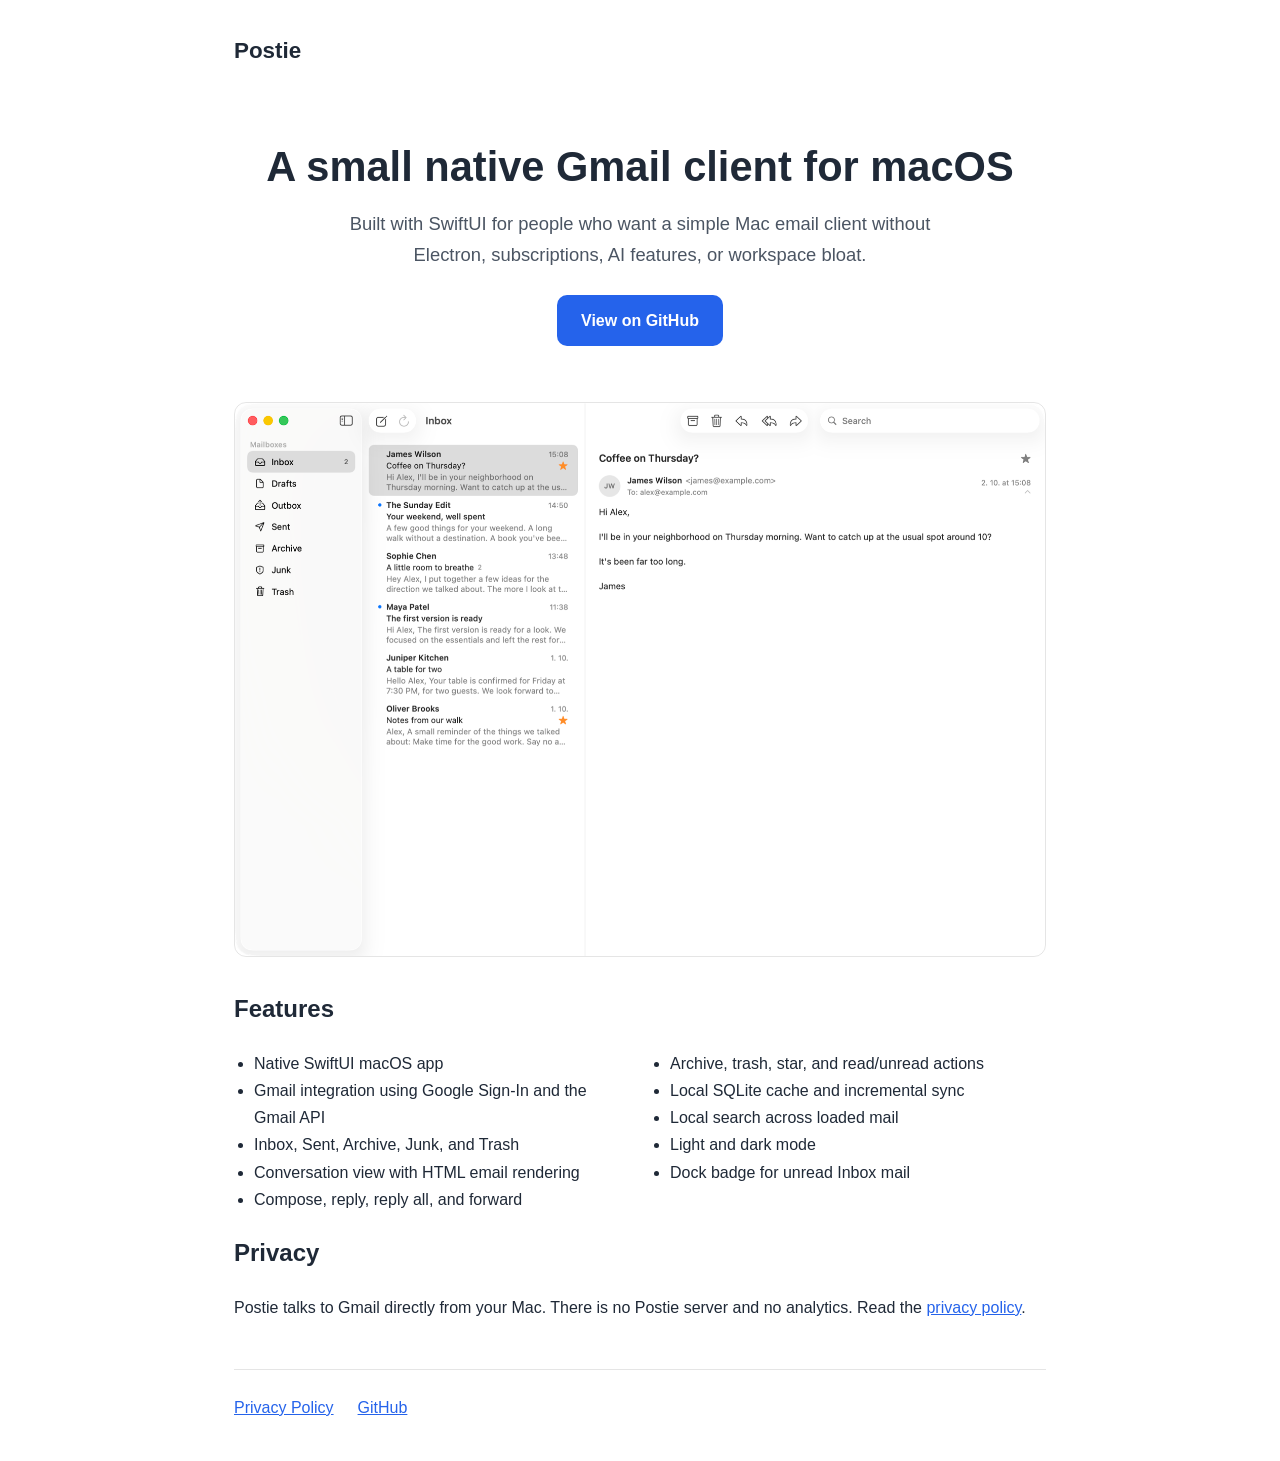
==== web/index.html @ cc6c1cde "Add minisite with privacy policy" ====
<!doctype html>
<html lang="en">

<head>
    <meta charset="UTF-8" />
    <meta name="viewport" content="width=device-width, initial-scale=1.0" />
    <title>Postie - A small native Gmail client for macOS</title>
    <meta name="description" content="Postie is a small native Gmail client for macOS built with SwiftUI. No Electron, no subscriptions, no AI features." />
    <link rel="canonical" href="https://postie.kulman.sk/" />
    <link rel="stylesheet" href="style.css" />
</head>

<body>
    <div class="container">
        <header>
            <a href="index.html" class="logo">Postie</a>
        </header>

        <section class="hero">
            <h1>A small native Gmail client for macOS</h1>
            <p>
                Built with SwiftUI for people who want a simple Mac email client without
                Electron, subscriptions, AI features, or workspace bloat.
            </p>
            <a class="button" href="https://github.com/igorkulman/Postie">View on GitHub</a>
        </section>

        <img class="screenshot" src="postie.png" alt="Postie showing a Gmail inbox and a conversation" />

        <h2>Features</h2>
        <ul class="features">
            <li>Native SwiftUI macOS app</li>
            <li>Gmail integration using Google Sign-In and the Gmail API</li>
            <li>Inbox, Sent, Archive, Junk, and Trash</li>
            <li>Conversation view with HTML email rendering</li>
            <li>Compose, reply, reply all, and forward</li>
            <li>Archive, trash, star, and read/unread actions</li>
            <li>Local SQLite cache and incremental sync</li>
            <li>Local search across loaded mail</li>
            <li>Light and dark mode</li>
            <li>Dock badge for unread Inbox mail</li>
        </ul>

        <h2>Privacy</h2>
        <p>
            Postie talks to Gmail directly from your Mac. There is no Postie server and no
            analytics. Read the <a href="privacy.html">privacy policy</a>.
        </p>

        <footer>
            <a href="privacy.html">Privacy Policy</a>
            <a href="https://github.com/igorkulman/Postie">GitHub</a>
        </footer>
    </div>
</body>

</html>
---- web/style.css ----
:root {
    --bg: #ffffff;
    --text: #1f2937;
    --muted: #4b5563;
    --accent: #2563eb;
    --border: rgba(0, 0, 0, 0.1);
}

@media (prefers-color-scheme: dark) {
    :root {
        --bg: #0f1115;
        --text: #f0f0f2;
        --muted: #9ca3af;
        --accent: #60a5fa;
        --border: rgba(255, 255, 255, 0.12);
    }
}

* {
    box-sizing: border-box;
}

body {
    margin: 0;
    font-family: -apple-system, BlinkMacSystemFont, "Segoe UI", Roboto, Helvetica, Arial, sans-serif;
    background: var(--bg);
    color: var(--text);
    line-height: 1.7;
}

.container {
    max-width: 860px;
    margin: 0 auto;
    padding: 0 24px;
}

header {
    padding: 32px 0;
}

.logo {
    font-size: 1.4rem;
    font-weight: 700;
    color: var(--text);
    text-decoration: none;
}

a {
    color: var(--accent);
}

.hero {
    text-align: center;
    padding: 40px 0 24px;
}

.hero h1 {
    font-size: 2.6rem;
    line-height: 1.2;
    margin: 0 0 16px;
}

.hero p {
    font-size: 1.15rem;
    color: var(--muted);
    max-width: 600px;
    margin: 0 auto 24px;
}

.button {
    display: inline-block;
    padding: 12px 24px;
    border-radius: 10px;
    background: var(--accent);
    color: #fff;
    font-weight: 600;
    text-decoration: none;
}

.screenshot {
    display: block;
    width: 100%;
    height: auto;
    margin: 32px 0;
    border-radius: 12px;
    border: 1px solid var(--border);
}

.features {
    padding-left: 20px;
    columns: 2;
    column-gap: 40px;
}

.legal-content {
    padding-bottom: 32px;
}

footer {
    border-top: 1px solid var(--border);
    margin-top: 48px;
    padding: 24px 0 40px;
    display: flex;
    gap: 24px;
    flex-wrap: wrap;
    color: var(--muted);
}

@media (max-width: 640px) {
    .hero h1 {
        font-size: 2rem;
    }

    .features {
        columns: 1;
    }
}
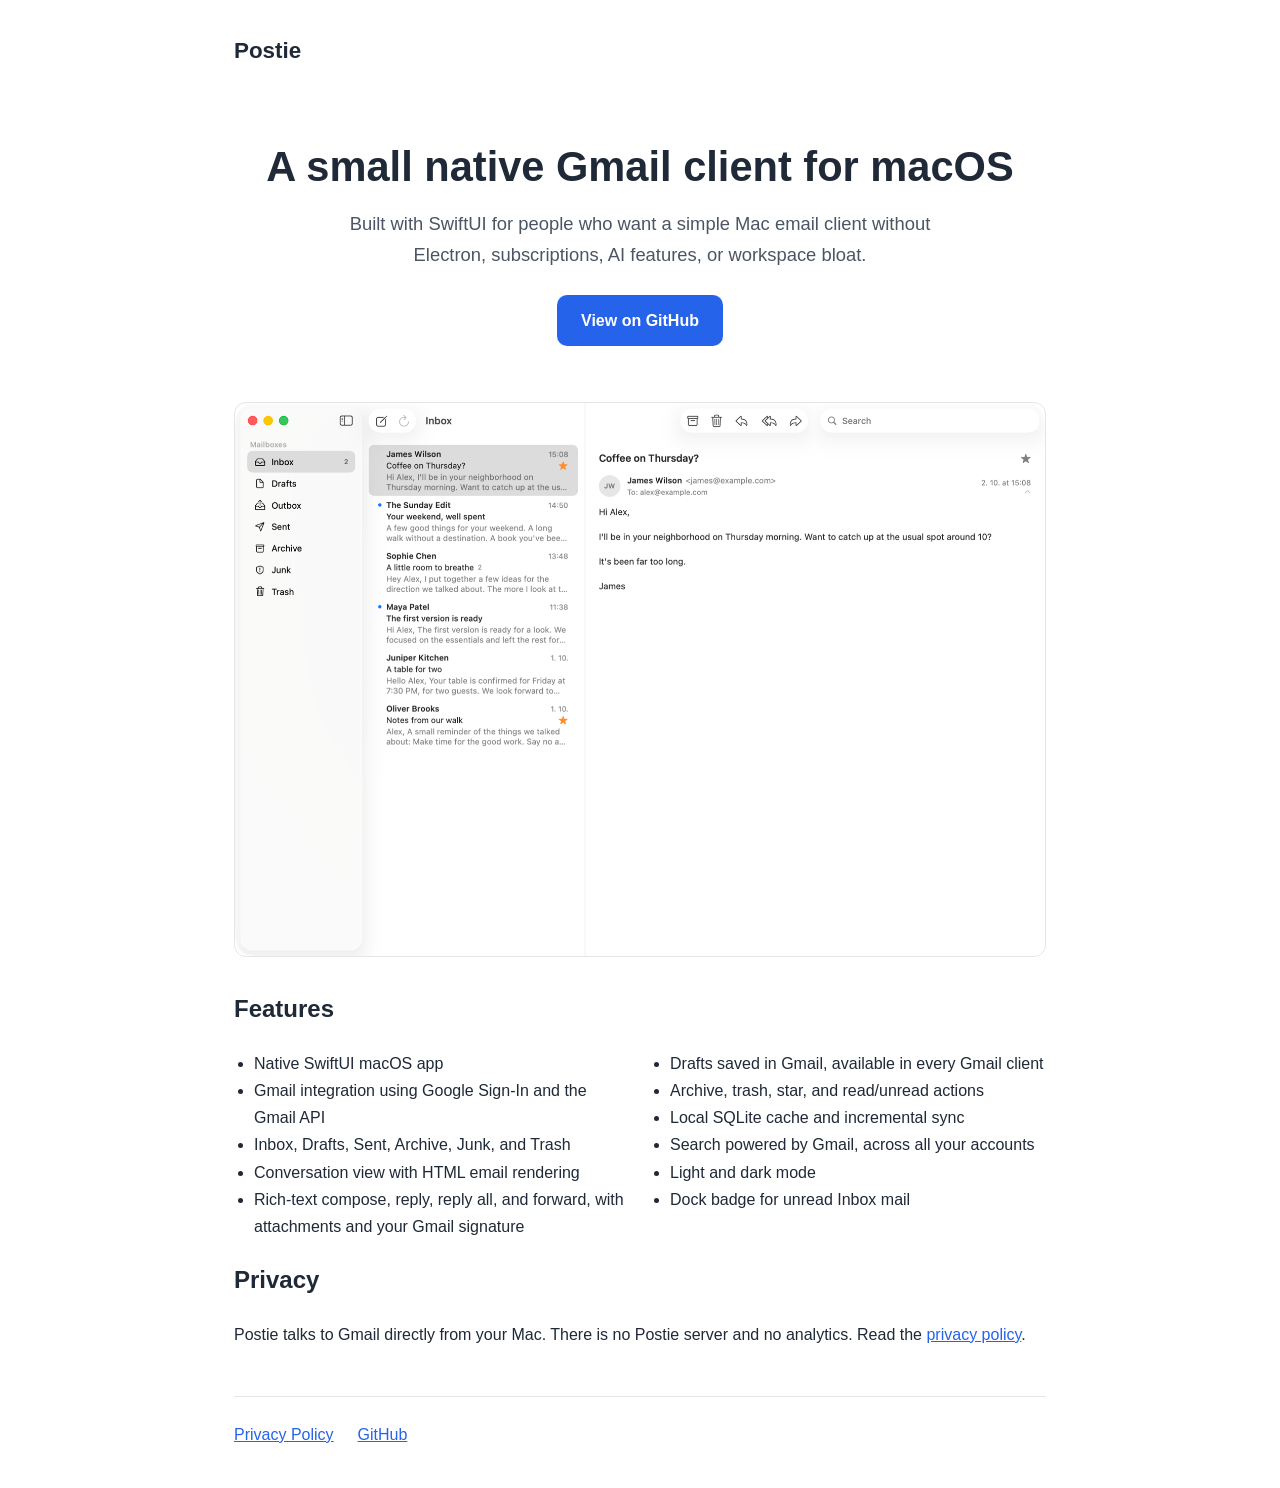
==== commit 4520034a: "Document drafts, rich-text composing and the new Gmail permissions use" ====
--- a/web/index.html
+++ b/web/index.html
@@ -31,12 +31,13 @@
         <ul class="features">
             <li>Native SwiftUI macOS app</li>
             <li>Gmail integration using Google Sign-In and the Gmail API</li>
-            <li>Inbox, Sent, Archive, Junk, and Trash</li>
+            <li>Inbox, Drafts, Sent, Archive, Junk, and Trash</li>
             <li>Conversation view with HTML email rendering</li>
-            <li>Compose, reply, reply all, and forward</li>
+            <li>Rich-text compose, reply, reply all, and forward, with attachments and your Gmail signature</li>
+            <li>Drafts saved in Gmail, available in every Gmail client</li>
             <li>Archive, trash, star, and read/unread actions</li>
             <li>Local SQLite cache and incremental sync</li>
-            <li>Local search across loaded mail</li>
+            <li>Search powered by Gmail, across all your accounts</li>
             <li>Light and dark mode</li>
             <li>Dock badge for unread Inbox mail</li>
         </ul>
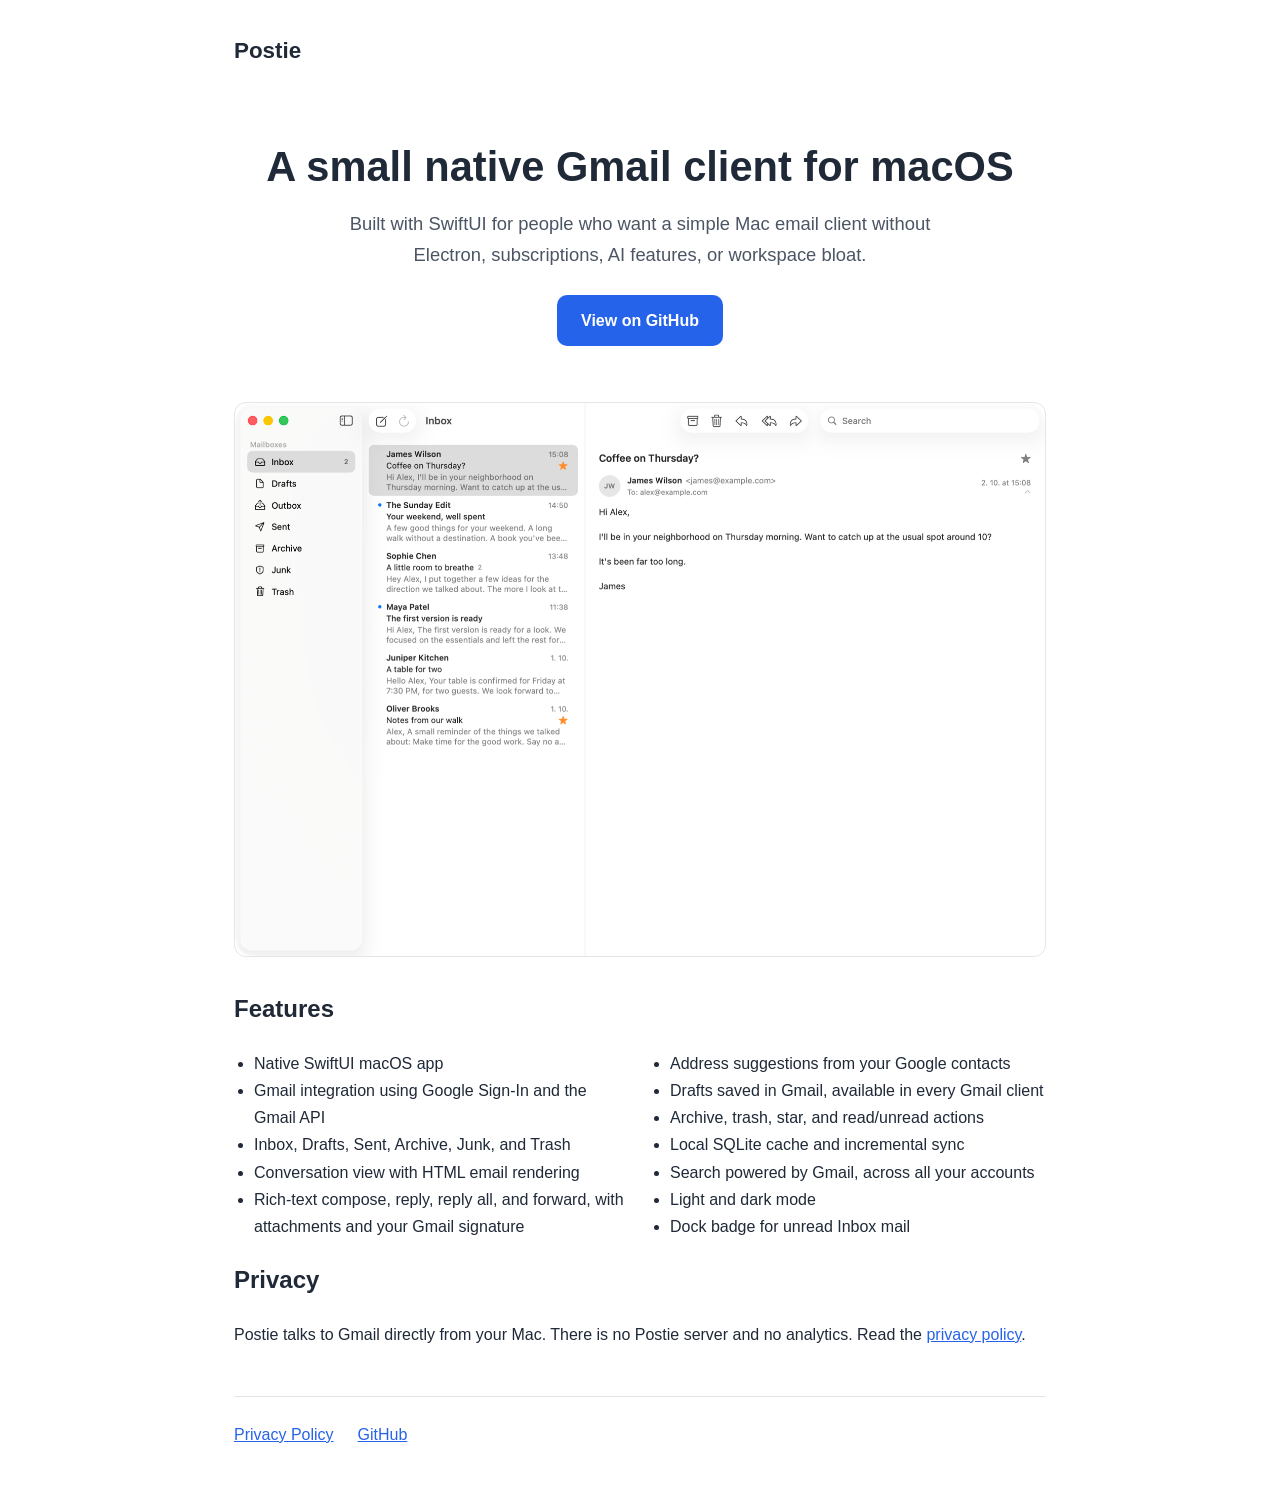
==== commit 90ec7fc7: "Document the Google contacts permissions" ====
--- a/web/index.html
+++ b/web/index.html
@@ -34,6 +34,7 @@
             <li>Inbox, Drafts, Sent, Archive, Junk, and Trash</li>
             <li>Conversation view with HTML email rendering</li>
             <li>Rich-text compose, reply, reply all, and forward, with attachments and your Gmail signature</li>
+            <li>Address suggestions from your Google contacts</li>
             <li>Drafts saved in Gmail, available in every Gmail client</li>
             <li>Archive, trash, star, and read/unread actions</li>
             <li>Local SQLite cache and incremental sync</li>
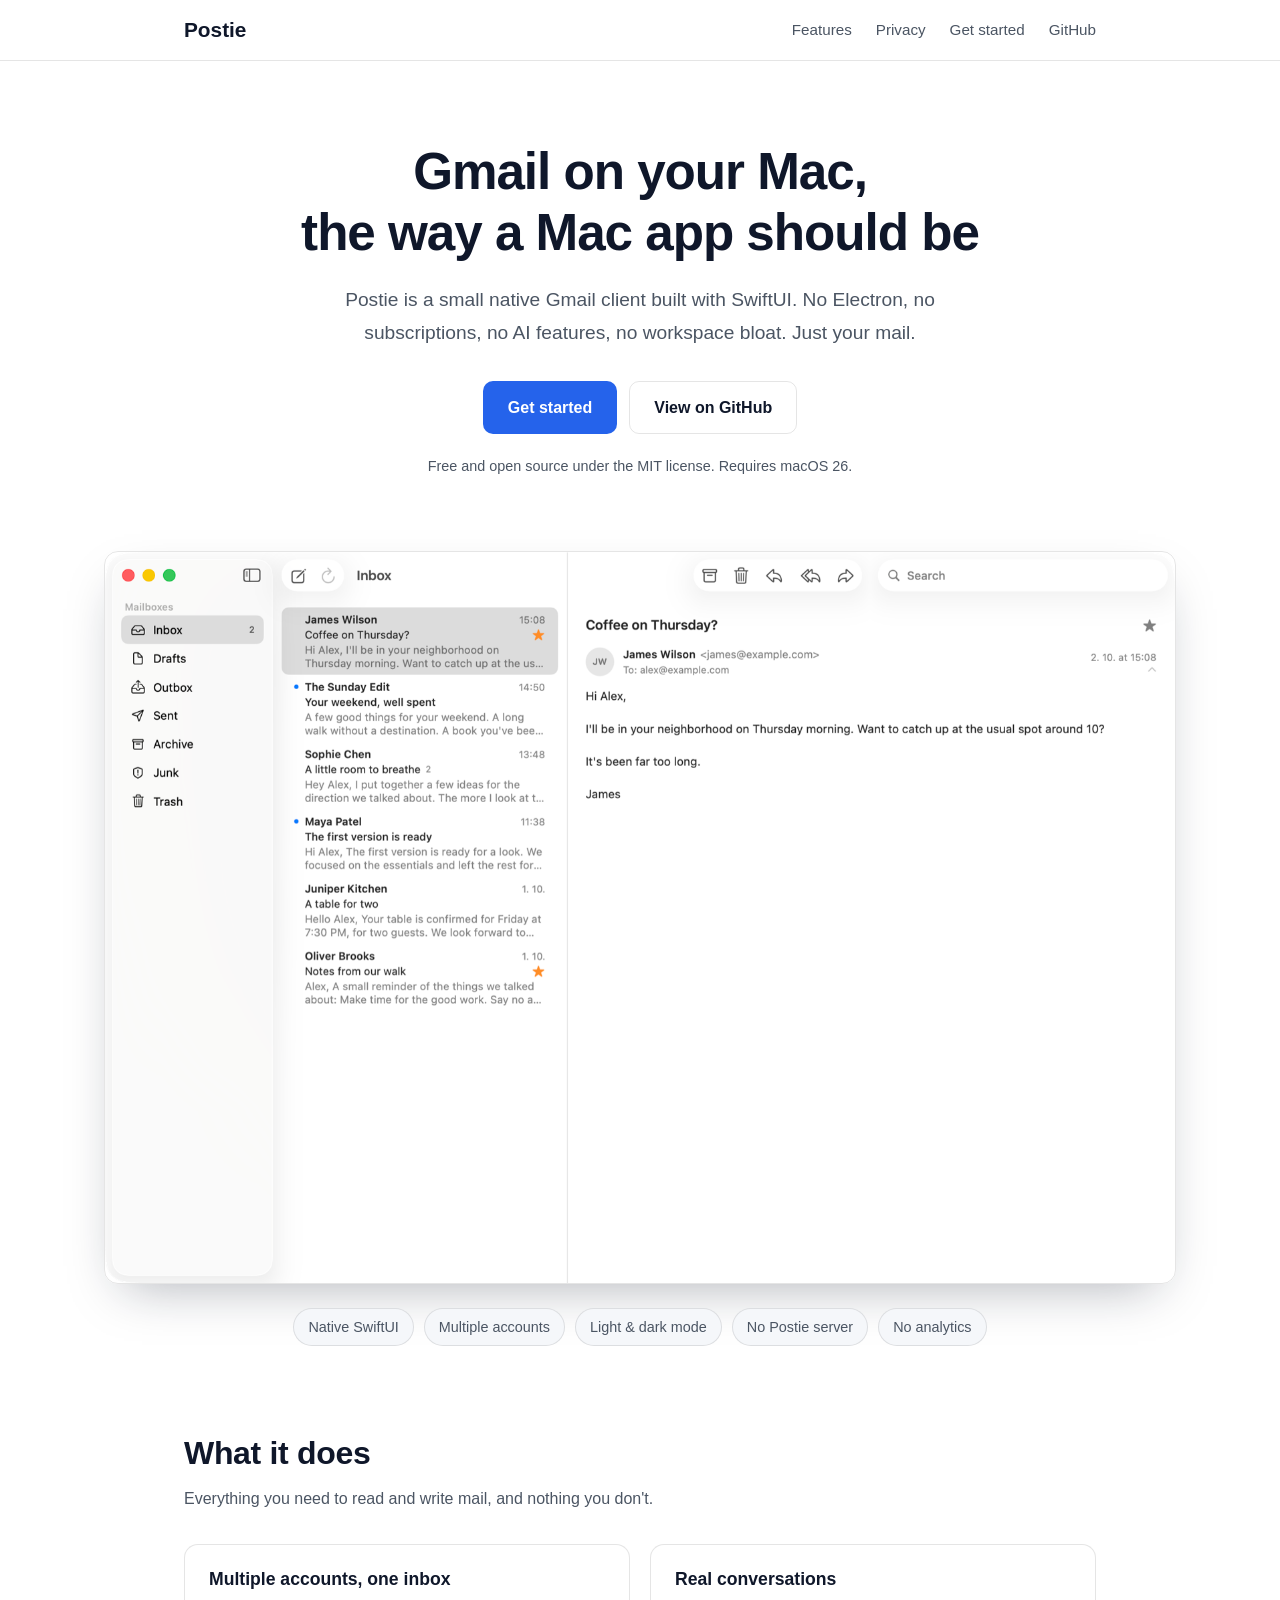
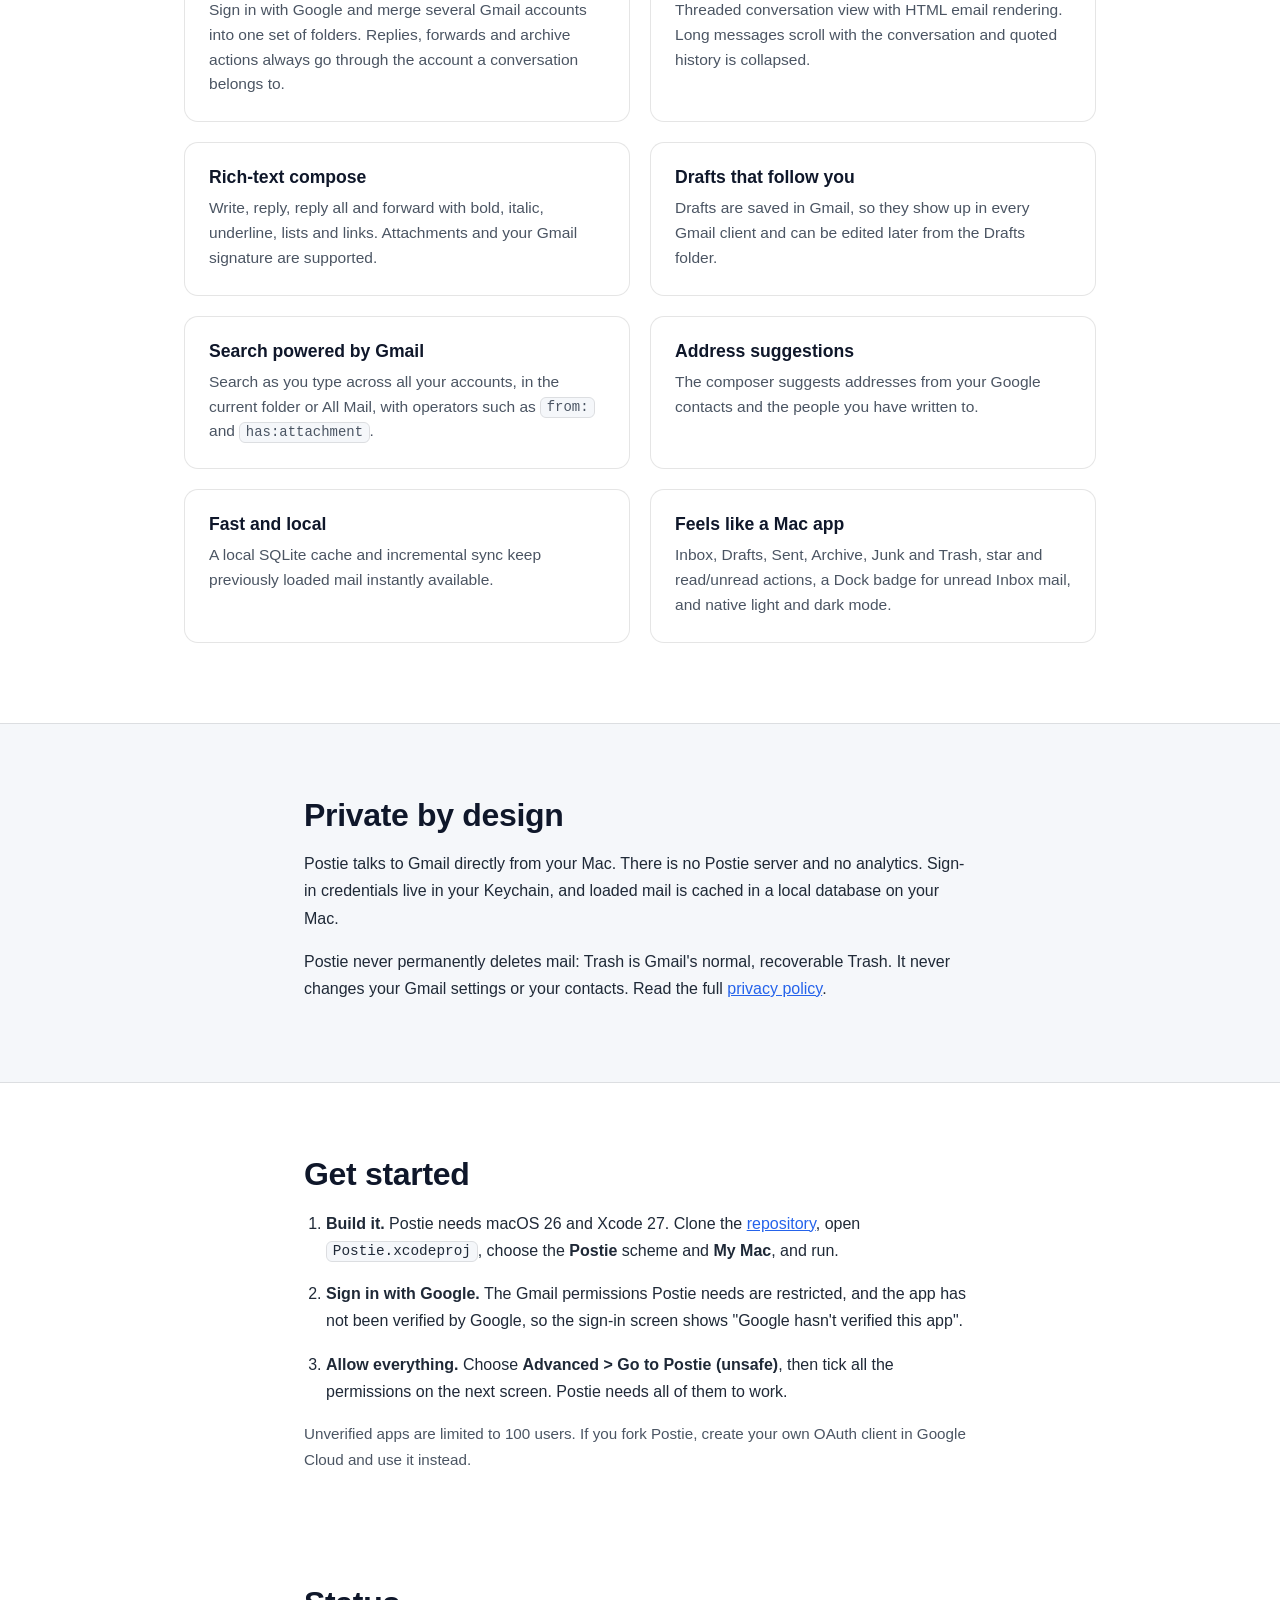
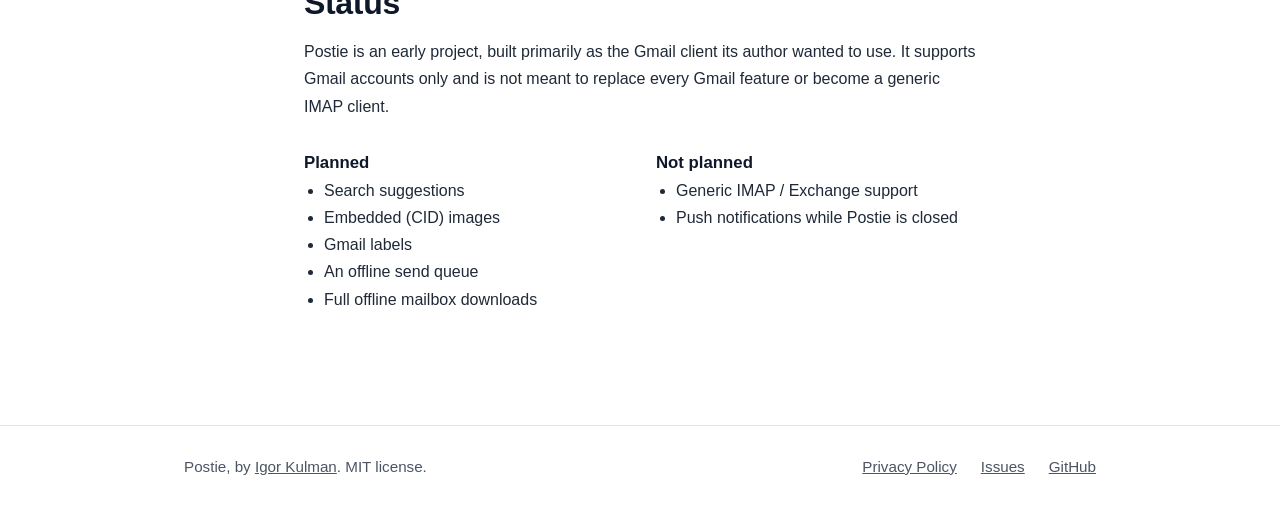
==== commit 4de07e56: "Redesign the minisite with feature cards, get started steps, and shared navigation" ====
--- a/web/index.html
+++ b/web/index.html
@@ -4,56 +4,179 @@
 <head>
     <meta charset="UTF-8" />
     <meta name="viewport" content="width=device-width, initial-scale=1.0" />
+    <meta name="color-scheme" content="light dark" />
     <title>Postie - A small native Gmail client for macOS</title>
-    <meta name="description" content="Postie is a small native Gmail client for macOS built with SwiftUI. No Electron, no subscriptions, no AI features." />
+    <meta name="description" content="Postie is a small native Gmail client for macOS built with SwiftUI. No Electron, no subscriptions, no AI features. Free and open source." />
     <link rel="canonical" href="https://postie.kulman.sk/" />
+    <meta property="og:type" content="website" />
+    <meta property="og:title" content="Postie - A small native Gmail client for macOS" />
+    <meta property="og:description" content="Native SwiftUI Gmail client for macOS. No Electron, no subscriptions, no AI features." />
+    <meta property="og:url" content="https://postie.kulman.sk/" />
+    <meta property="og:image" content="https://postie.kulman.sk/postie.png" />
+    <meta name="twitter:card" content="summary_large_image" />
     <link rel="stylesheet" href="style.css" />
 </head>
 
 <body>
-    <div class="container">
-        <header>
+    <header class="site-header">
+        <div class="container nav">
             <a href="index.html" class="logo">Postie</a>
-        </header>
+            <nav>
+                <a href="#features">Features</a>
+                <a href="#privacy">Privacy</a>
+                <a href="#get-started">Get started</a>
+                <a href="https://github.com/igorkulman/Postie">GitHub</a>
+            </nav>
+        </div>
+    </header>
 
-        <section class="hero">
-            <h1>A small native Gmail client for macOS</h1>
-            <p>
-                Built with SwiftUI for people who want a simple Mac email client without
-                Electron, subscriptions, AI features, or workspace bloat.
+    <main>
+        <section class="hero container">
+            <h1>Gmail on your Mac,<br />the way a Mac app should be</h1>
+            <p class="lead">
+                Postie is a small native Gmail client built with SwiftUI. No Electron, no
+                subscriptions, no AI features, no workspace bloat. Just your mail.
             </p>
-            <a class="button" href="https://github.com/igorkulman/Postie">View on GitHub</a>
+            <div class="actions">
+                <a class="button" href="#get-started">Get started</a>
+                <a class="button secondary" href="https://github.com/igorkulman/Postie">View on GitHub</a>
+            </div>
+            <p class="fineprint">Free and open source under the MIT license. Requires macOS 26.</p>
         </section>
 
-        <img class="screenshot" src="postie.png" alt="Postie showing a Gmail inbox and a conversation" />
+        <div class="container wide">
+            <img class="screenshot" src="postie.png" width="1600" height="1093"
+                alt="Postie showing a Gmail inbox and a conversation" />
+        </div>
 
-        <h2>Features</h2>
-        <ul class="features">
-            <li>Native SwiftUI macOS app</li>
-            <li>Gmail integration using Google Sign-In and the Gmail API</li>
-            <li>Inbox, Drafts, Sent, Archive, Junk, and Trash</li>
-            <li>Conversation view with HTML email rendering</li>
-            <li>Rich-text compose, reply, reply all, and forward, with attachments and your Gmail signature</li>
-            <li>Address suggestions from your Google contacts</li>
-            <li>Drafts saved in Gmail, available in every Gmail client</li>
-            <li>Archive, trash, star, and read/unread actions</li>
-            <li>Local SQLite cache and incremental sync</li>
-            <li>Search powered by Gmail, across all your accounts</li>
-            <li>Light and dark mode</li>
-            <li>Dock badge for unread Inbox mail</li>
-        </ul>
+        <section class="container pills" aria-label="Highlights">
+            <span>Native SwiftUI</span>
+            <span>Multiple accounts</span>
+            <span>Light &amp; dark mode</span>
+            <span>No Postie server</span>
+            <span>No analytics</span>
+        </section>
 
-        <h2>Privacy</h2>
-        <p>
-            Postie talks to Gmail directly from your Mac. There is no Postie server and no
-            analytics. Read the <a href="privacy.html">privacy policy</a>.
-        </p>
+        <section id="features" class="container section">
+            <h2>What it does</h2>
+            <p class="section-intro">Everything you need to read and write mail, and nothing you don't.</p>
+            <div class="cards">
+                <article class="card">
+                    <h3>Multiple accounts, one inbox</h3>
+                    <p>Sign in with Google and merge several Gmail accounts into one set of folders. Replies, forwards and archive actions always go through the account a conversation belongs to.</p>
+                </article>
+                <article class="card">
+                    <h3>Real conversations</h3>
+                    <p>Threaded conversation view with HTML email rendering. Long messages scroll with the conversation and quoted history is collapsed.</p>
+                </article>
+                <article class="card">
+                    <h3>Rich-text compose</h3>
+                    <p>Write, reply, reply all and forward with bold, italic, underline, lists and links. Attachments and your Gmail signature are supported.</p>
+                </article>
+                <article class="card">
+                    <h3>Drafts that follow you</h3>
+                    <p>Drafts are saved in Gmail, so they show up in every Gmail client and can be edited later from the Drafts folder.</p>
+                </article>
+                <article class="card">
+                    <h3>Search powered by Gmail</h3>
+                    <p>Search as you type across all your accounts, in the current folder or All Mail, with operators such as <code>from:</code> and <code>has:attachment</code>.</p>
+                </article>
+                <article class="card">
+                    <h3>Address suggestions</h3>
+                    <p>The composer suggests addresses from your Google contacts and the people you have written to.</p>
+                </article>
+                <article class="card">
+                    <h3>Fast and local</h3>
+                    <p>A local SQLite cache and incremental sync keep previously loaded mail instantly available.</p>
+                </article>
+                <article class="card">
+                    <h3>Feels like a Mac app</h3>
+                    <p>Inbox, Drafts, Sent, Archive, Junk and Trash, star and read/unread actions, a Dock badge for unread Inbox mail, and native light and dark mode.</p>
+                </article>
+            </div>
+        </section>
 
-        <footer>
-            <a href="privacy.html">Privacy Policy</a>
-            <a href="https://github.com/igorkulman/Postie">GitHub</a>
-        </footer>
-    </div>
+        <section id="privacy" class="section band">
+            <div class="container narrow">
+                <h2>Private by design</h2>
+                <p>
+                    Postie talks to Gmail directly from your Mac. There is no Postie server and no
+                    analytics. Sign-in credentials live in your Keychain, and loaded mail is cached
+                    in a local database on your Mac.
+                </p>
+                <p>
+                    Postie never permanently deletes mail: Trash is Gmail's normal, recoverable
+                    Trash. It never changes your Gmail settings or your contacts. Read the full
+                    <a href="privacy.html">privacy policy</a>.
+                </p>
+            </div>
+        </section>
+
+        <section id="get-started" class="container narrow section">
+            <h2>Get started</h2>
+            <ol class="steps">
+                <li>
+                    <strong>Build it.</strong> Postie needs macOS 26 and Xcode 27. Clone the
+                    <a href="https://github.com/igorkulman/Postie">repository</a>, open
+                    <code>Postie.xcodeproj</code>, choose the <strong>Postie</strong> scheme and
+                    <strong>My Mac</strong>, and run.
+                </li>
+                <li>
+                    <strong>Sign in with Google.</strong> The Gmail permissions Postie needs are
+                    restricted, and the app has not been verified by Google, so the sign-in screen
+                    shows "Google hasn't verified this app".
+                </li>
+                <li>
+                    <strong>Allow everything.</strong> Choose <strong>Advanced &gt; Go to Postie
+                    (unsafe)</strong>, then tick all the permissions on the next screen. Postie
+                    needs all of them to work.
+                </li>
+            </ol>
+            <p class="note">
+                Unverified apps are limited to 100 users. If you fork Postie, create your own
+                OAuth client in Google Cloud and use it instead.
+            </p>
+        </section>
+
+        <section class="container narrow section">
+            <h2>Status</h2>
+            <p>
+                Postie is an early project, built primarily as the Gmail client its author wanted
+                to use. It supports Gmail accounts only and is not meant to replace every Gmail
+                feature or become a generic IMAP client.
+            </p>
+            <div class="columns">
+                <div>
+                    <h3>Planned</h3>
+                    <ul>
+                        <li>Search suggestions</li>
+                        <li>Embedded (CID) images</li>
+                        <li>Gmail labels</li>
+                        <li>An offline send queue</li>
+                        <li>Full offline mailbox downloads</li>
+                    </ul>
+                </div>
+                <div>
+                    <h3>Not planned</h3>
+                    <ul>
+                        <li>Generic IMAP / Exchange support</li>
+                        <li>Push notifications while Postie is closed</li>
+                    </ul>
+                </div>
+            </div>
+        </section>
+    </main>
+
+    <footer class="site-footer">
+        <div class="container footer-inner">
+            <span>Postie, by <a href="https://github.com/igorkulman">Igor Kulman</a>. MIT license.</span>
+            <span class="footer-links">
+                <a href="privacy.html">Privacy Policy</a>
+                <a href="https://github.com/igorkulman/Postie/issues">Issues</a>
+                <a href="https://github.com/igorkulman/Postie">GitHub</a>
+            </span>
+        </div>
+    </footer>
 </body>
 
 </html>
--- a/web/style.css
+++ b/web/style.css
@@ -1,23 +1,38 @@
 :root {
     --bg: #ffffff;
+    --bg-alt: #f5f7fa;
+    --card: #ffffff;
     --text: #1f2937;
+    --heading: #0f172a;
     --muted: #4b5563;
     --accent: #2563eb;
+    --accent-text: #ffffff;
     --border: rgba(0, 0, 0, 0.1);
+    --shadow: 0 20px 50px -20px rgba(15, 23, 42, 0.35);
 }
 
 @media (prefers-color-scheme: dark) {
     :root {
         --bg: #0f1115;
-        --text: #f0f0f2;
+        --bg-alt: #151922;
+        --card: #1a1f2a;
+        --text: #e5e7eb;
+        --heading: #f8fafc;
         --muted: #9ca3af;
         --accent: #60a5fa;
+        --accent-text: #0b1220;
         --border: rgba(255, 255, 255, 0.12);
+        --shadow: 0 20px 50px -20px rgba(0, 0, 0, 0.8);
     }
 }
 
 * {
     box-sizing: border-box;
+}
+
+html {
+    scroll-behavior: smooth;
+    scroll-padding-top: 72px;
 }
 
 body {
@@ -26,45 +41,110 @@
     background: var(--bg);
     color: var(--text);
     line-height: 1.7;
+    -webkit-font-smoothing: antialiased;
+}
+
+a {
+    color: var(--accent);
+}
+
+h1,
+h2,
+h3 {
+    color: var(--heading);
+    line-height: 1.2;
+}
+
+code {
+    font-family: ui-monospace, SFMono-Regular, Menlo, monospace;
+    font-size: 0.9em;
+    padding: 0.1em 0.4em;
+    border-radius: 6px;
+    background: var(--bg-alt);
+    border: 1px solid var(--border);
 }
 
 .container {
-    max-width: 860px;
+    max-width: 960px;
     margin: 0 auto;
     padding: 0 24px;
 }
 
-header {
-    padding: 32px 0;
+.container.wide {
+    max-width: 1120px;
+}
+
+.container.narrow {
+    max-width: 720px;
+}
+
+/* Header */
+
+.site-header {
+    position: sticky;
+    top: 0;
+    z-index: 10;
+    background: color-mix(in srgb, var(--bg) 85%, transparent);
+    -webkit-backdrop-filter: saturate(180%) blur(12px);
+    backdrop-filter: saturate(180%) blur(12px);
+    border-bottom: 1px solid var(--border);
+}
+
+.nav {
+    display: flex;
+    align-items: center;
+    justify-content: space-between;
+    height: 60px;
 }
 
 .logo {
-    font-size: 1.4rem;
+    font-size: 1.3rem;
     font-weight: 700;
-    color: var(--text);
+    color: var(--heading);
     text-decoration: none;
 }
 
-a {
-    color: var(--accent);
-}
+.nav nav {
+    display: flex;
+    gap: 24px;
+}
+
+.nav nav a {
+    color: var(--muted);
+    text-decoration: none;
+    font-size: 0.95rem;
+}
+
+.nav nav a:hover {
+    color: var(--heading);
+}
+
+/* Hero */
 
 .hero {
     text-align: center;
-    padding: 40px 0 24px;
+    padding-top: 80px;
+    padding-bottom: 32px;
 }
 
 .hero h1 {
-    font-size: 2.6rem;
-    line-height: 1.2;
-    margin: 0 0 16px;
-}
-
-.hero p {
-    font-size: 1.15rem;
-    color: var(--muted);
-    max-width: 600px;
-    margin: 0 auto 24px;
+    font-size: 3.2rem;
+    letter-spacing: -0.02em;
+    margin: 0 0 20px;
+}
+
+.lead {
+    font-size: 1.2rem;
+    color: var(--muted);
+    max-width: 620px;
+    margin: 0 auto 32px;
+}
+
+.actions {
+    display: flex;
+    gap: 12px;
+    justify-content: center;
+    flex-wrap: wrap;
 }
 
 .button {
@@ -72,46 +152,213 @@
     padding: 12px 24px;
     border-radius: 10px;
     background: var(--accent);
-    color: #fff;
+    color: var(--accent-text);
     font-weight: 600;
     text-decoration: none;
+    border: 1px solid transparent;
+}
+
+.button:hover {
+    filter: brightness(1.08);
+}
+
+.button.secondary {
+    background: transparent;
+    color: var(--heading);
+    border-color: var(--border);
+}
+
+.button.secondary:hover {
+    background: var(--bg-alt);
+    filter: none;
+}
+
+.fineprint {
+    margin: 20px 0 0;
+    font-size: 0.9rem;
+    color: var(--muted);
 }
 
 .screenshot {
     display: block;
     width: 100%;
     height: auto;
-    margin: 32px 0;
-    border-radius: 12px;
+    margin: 40px 0 24px;
+    border-radius: 14px;
     border: 1px solid var(--border);
-}
-
-.features {
+    box-shadow: var(--shadow);
+}
+
+/* Pills */
+
+.pills {
+    display: flex;
+    flex-wrap: wrap;
+    gap: 10px;
+    justify-content: center;
+    padding-bottom: 16px;
+}
+
+.pills span {
+    padding: 6px 14px;
+    border-radius: 999px;
+    border: 1px solid var(--border);
+    background: var(--bg-alt);
+    font-size: 0.9rem;
+    color: var(--muted);
+}
+
+/* Sections */
+
+.section {
+    padding-top: 72px;
+    padding-bottom: 24px;
+}
+
+.section h2 {
+    font-size: 2rem;
+    letter-spacing: -0.01em;
+    margin: 0 0 12px;
+}
+
+.section-intro {
+    color: var(--muted);
+    margin: 0 0 32px;
+}
+
+.cards {
+    display: grid;
+    grid-template-columns: repeat(2, 1fr);
+    gap: 20px;
+}
+
+.card {
+    padding: 24px;
+    border-radius: 14px;
+    border: 1px solid var(--border);
+    background: var(--card);
+}
+
+.card h3 {
+    font-size: 1.1rem;
+    margin: 0 0 8px;
+}
+
+.card p {
+    margin: 0;
+    color: var(--muted);
+    font-size: 0.97rem;
+    line-height: 1.6;
+}
+
+.band {
+    background: var(--bg-alt);
+    border-top: 1px solid var(--border);
+    border-bottom: 1px solid var(--border);
+    margin-top: 56px;
+    padding-bottom: 64px;
+}
+
+.steps {
+    padding-left: 22px;
+}
+
+.steps li {
+    margin-bottom: 16px;
+}
+
+.note {
+    color: var(--muted);
+    font-size: 0.95rem;
+}
+
+.columns {
+    display: grid;
+    grid-template-columns: 1fr 1fr;
+    gap: 32px;
+}
+
+.columns h3 {
+    font-size: 1.05rem;
+    margin-bottom: 4px;
+}
+
+.columns ul {
+    margin-top: 4px;
     padding-left: 20px;
-    columns: 2;
-    column-gap: 40px;
-}
+}
+
+/* Legal pages */
 
 .legal-content {
-    padding-bottom: 32px;
-}
-
-footer {
+    max-width: 720px;
+    margin: 0 auto;
+    padding: 56px 0 32px;
+}
+
+.legal-content h1 {
+    font-size: 2.2rem;
+    margin-top: 0;
+}
+
+.legal-content h2 {
+    margin-top: 40px;
+}
+
+/* Footer */
+
+.site-footer {
     border-top: 1px solid var(--border);
-    margin-top: 48px;
-    padding: 24px 0 40px;
+    margin-top: 72px;
+    padding: 28px 0 40px;
+    color: var(--muted);
+    font-size: 0.95rem;
+}
+
+.footer-inner {
+    display: flex;
+    justify-content: space-between;
+    gap: 16px;
+    flex-wrap: wrap;
+}
+
+.footer-links {
     display: flex;
     gap: 24px;
     flex-wrap: wrap;
-    color: var(--muted);
-}
-
-@media (max-width: 640px) {
+}
+
+.site-footer a {
+    color: var(--muted);
+}
+
+.site-footer a:hover {
+    color: var(--heading);
+}
+
+@media (max-width: 720px) {
+    .hero {
+        padding-top: 48px;
+    }
+
     .hero h1 {
-        font-size: 2rem;
-    }
-
-    .features {
-        columns: 1;
-    }
-}
+        font-size: 2.2rem;
+    }
+
+    .hero h1 br {
+        display: none;
+    }
+
+    .cards,
+    .columns {
+        grid-template-columns: 1fr;
+    }
+
+    .nav nav {
+        gap: 16px;
+    }
+
+    .nav nav a:nth-child(-n+2) {
+        display: none;
+    }
+}
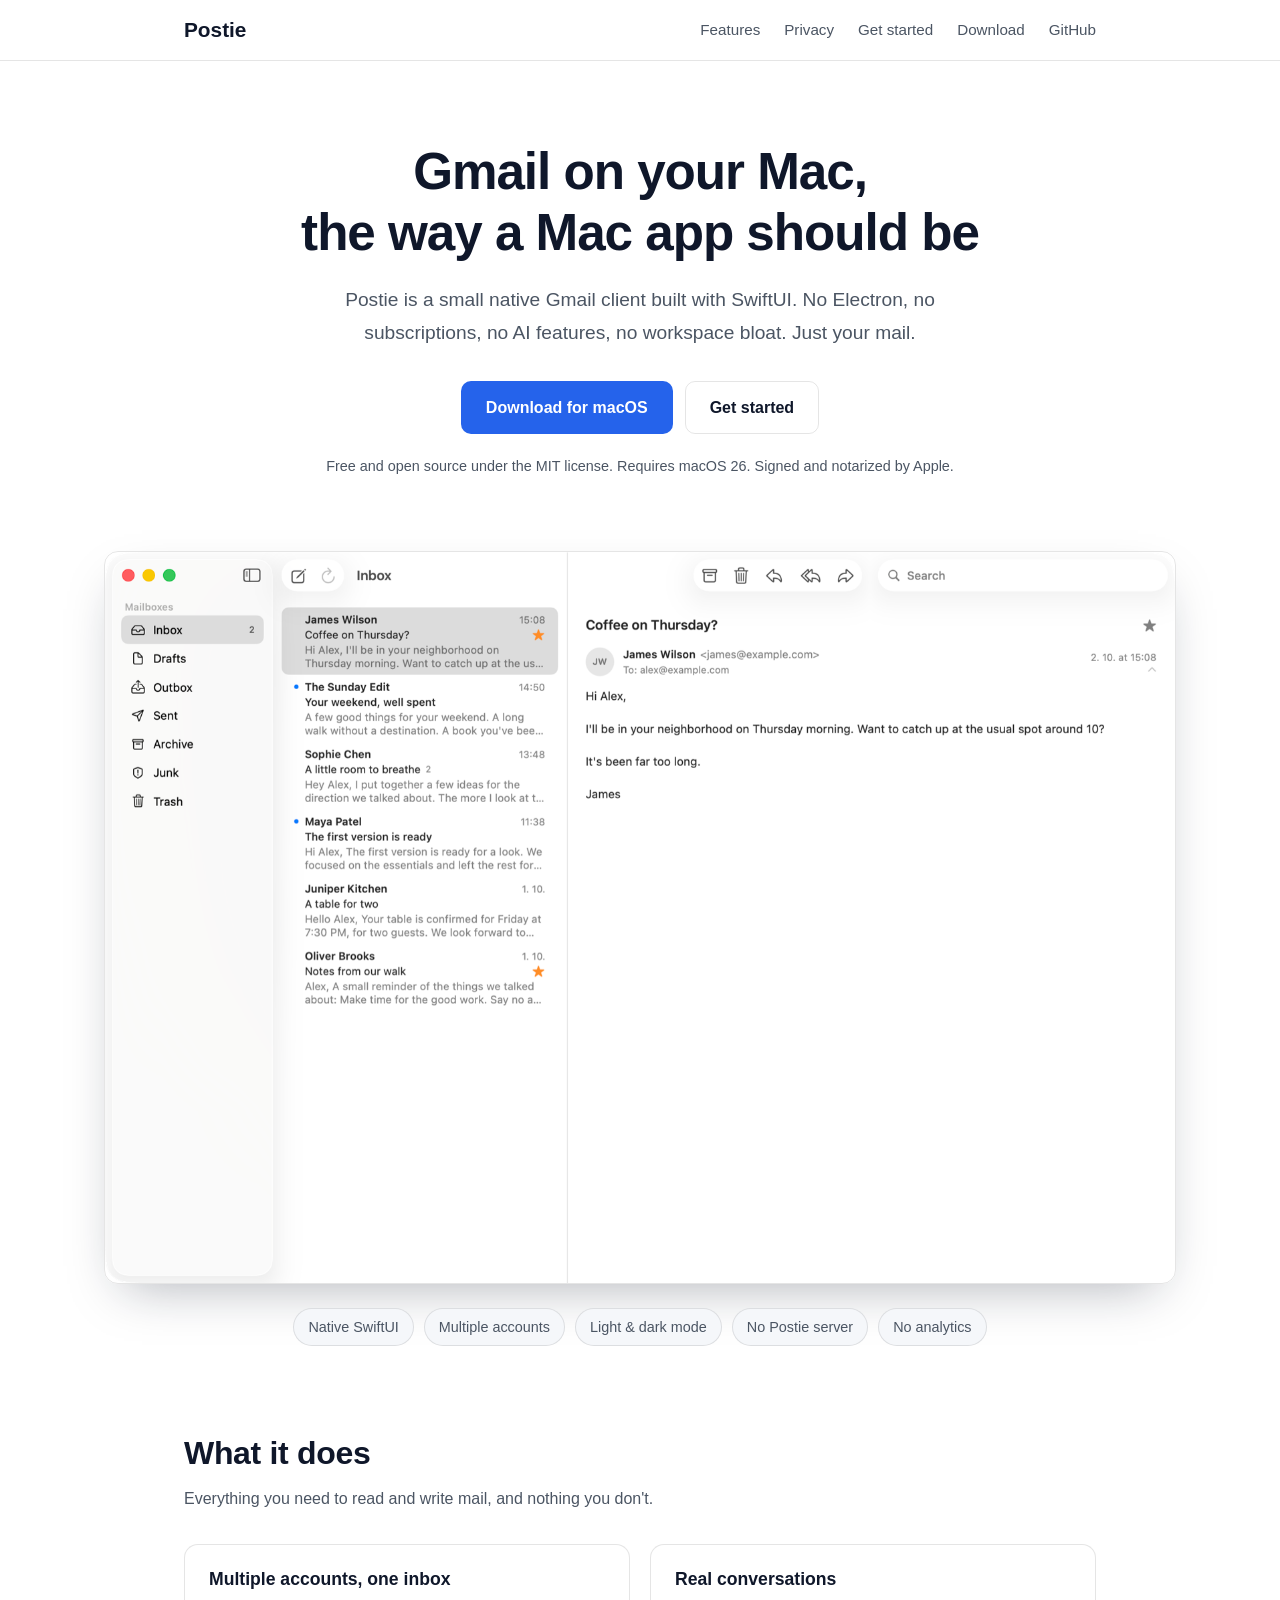
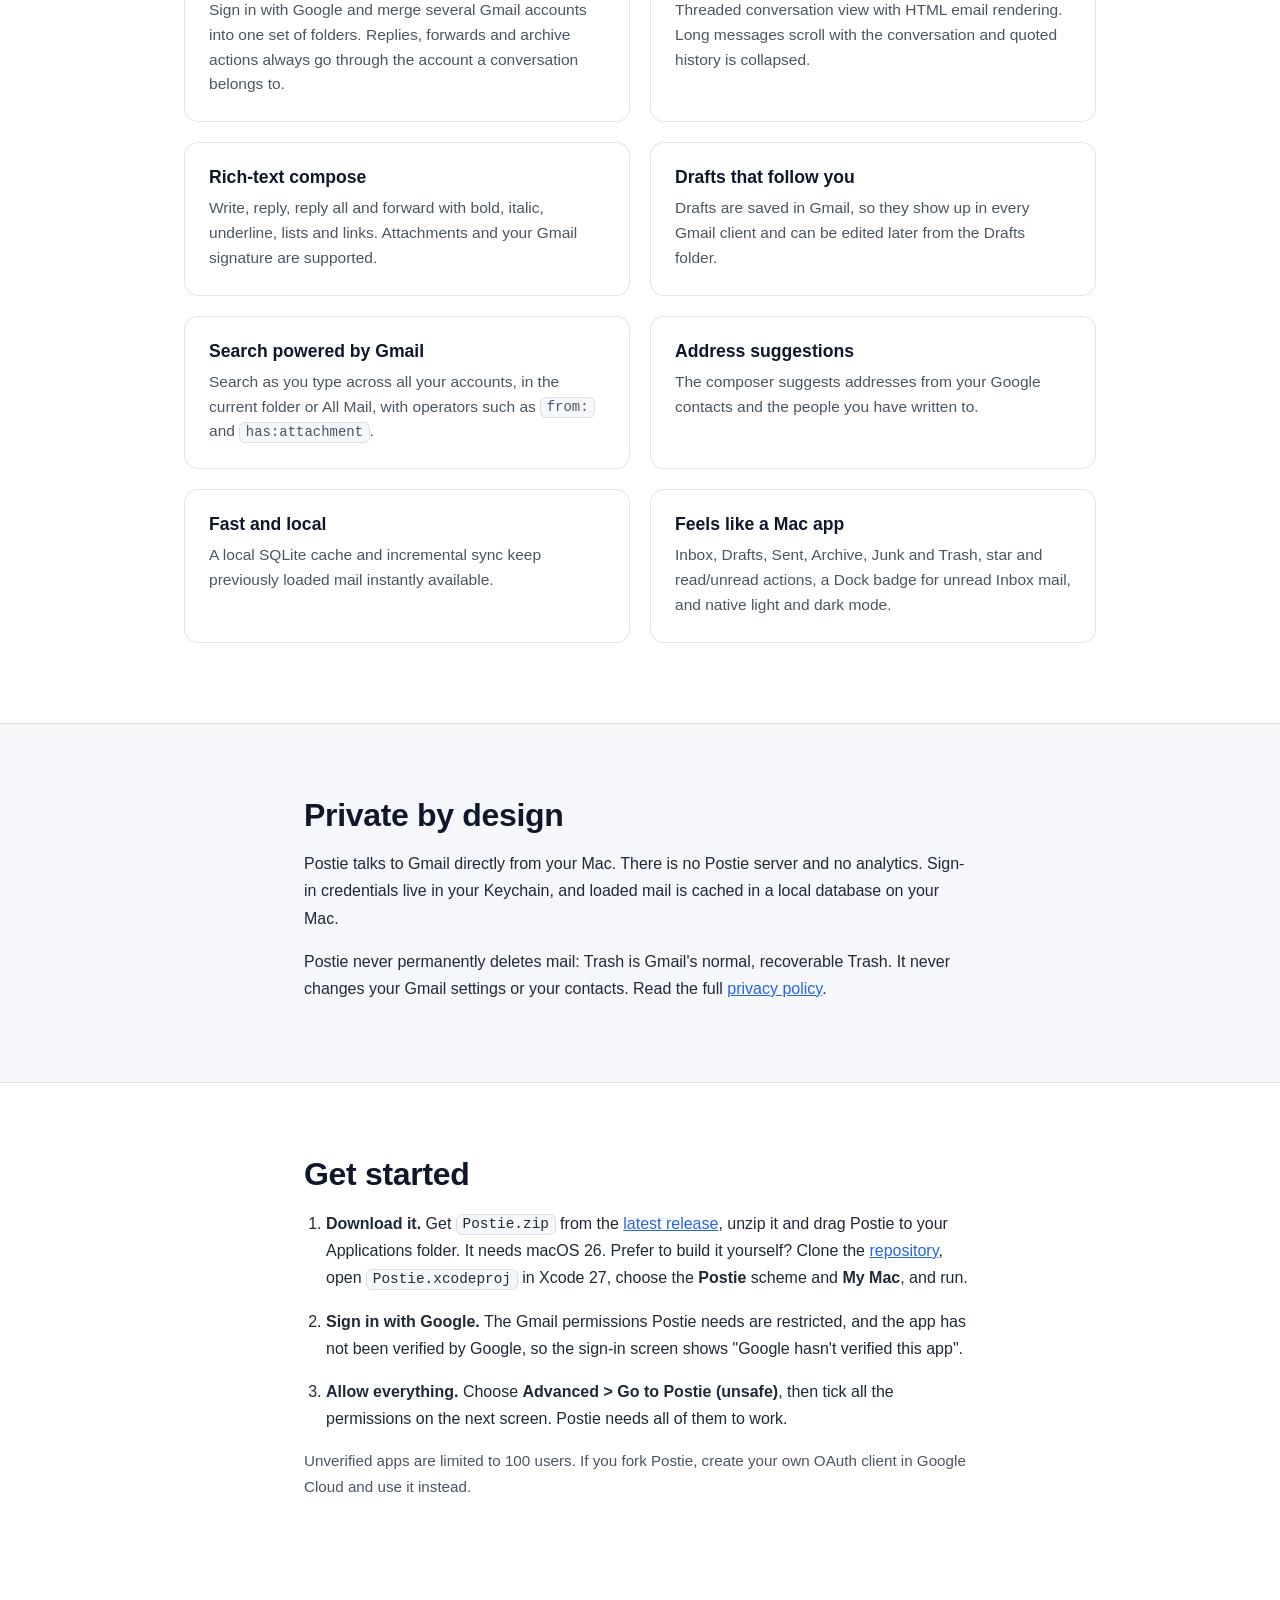
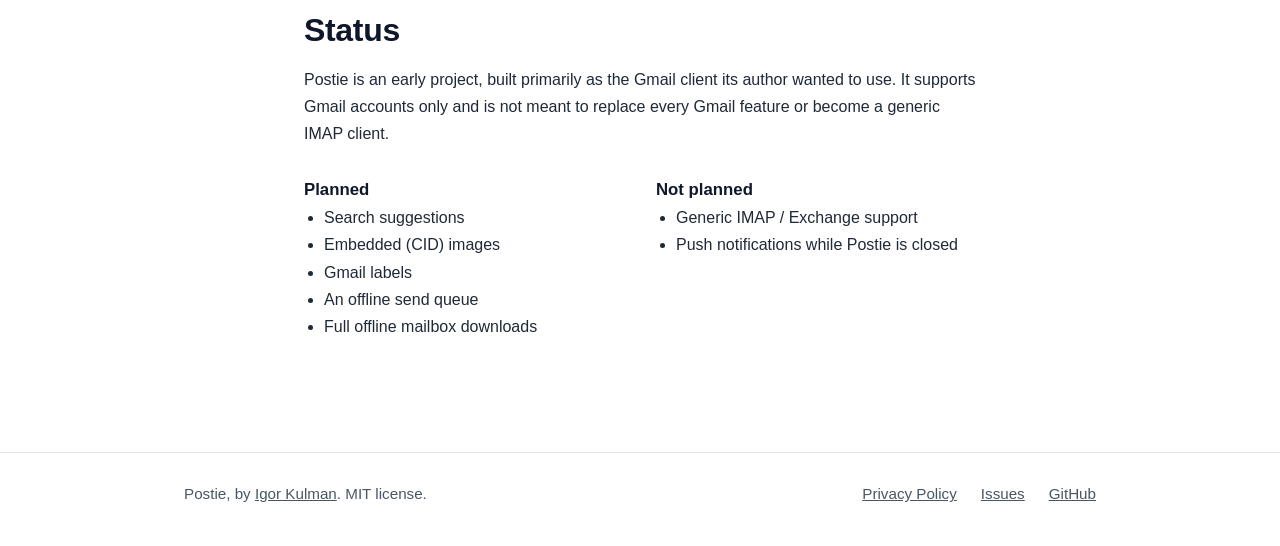
==== commit 5cb55b12: "Add changelog and point the README and website to the latest release" ====
--- a/web/index.html
+++ b/web/index.html
@@ -25,6 +25,7 @@
                 <a href="#features">Features</a>
                 <a href="#privacy">Privacy</a>
                 <a href="#get-started">Get started</a>
+                <a href="https://github.com/igorkulman/Postie/releases/latest">Download</a>
                 <a href="https://github.com/igorkulman/Postie">GitHub</a>
             </nav>
         </div>
@@ -38,10 +39,10 @@
                 subscriptions, no AI features, no workspace bloat. Just your mail.
             </p>
             <div class="actions">
-                <a class="button" href="#get-started">Get started</a>
-                <a class="button secondary" href="https://github.com/igorkulman/Postie">View on GitHub</a>
+                <a class="button" href="https://github.com/igorkulman/Postie/releases/latest">Download for macOS</a>
+                <a class="button secondary" href="#get-started">Get started</a>
             </div>
-            <p class="fineprint">Free and open source under the MIT license. Requires macOS 26.</p>
+            <p class="fineprint">Free and open source under the MIT license. Requires macOS 26. Signed and notarized by Apple.</p>
         </section>
 
         <div class="container wide">
@@ -116,10 +117,13 @@
             <h2>Get started</h2>
             <ol class="steps">
                 <li>
-                    <strong>Build it.</strong> Postie needs macOS 26 and Xcode 27. Clone the
+                    <strong>Download it.</strong> Get <code>Postie.zip</code> from the
+                    <a href="https://github.com/igorkulman/Postie/releases/latest">latest release</a>,
+                    unzip it and drag Postie to your Applications folder. It needs macOS 26.
+                    Prefer to build it yourself? Clone the
                     <a href="https://github.com/igorkulman/Postie">repository</a>, open
-                    <code>Postie.xcodeproj</code>, choose the <strong>Postie</strong> scheme and
-                    <strong>My Mac</strong>, and run.
+                    <code>Postie.xcodeproj</code> in Xcode 27, choose the <strong>Postie</strong>
+                    scheme and <strong>My Mac</strong>, and run.
                 </li>
                 <li>
                     <strong>Sign in with Google.</strong> The Gmail permissions Postie needs are
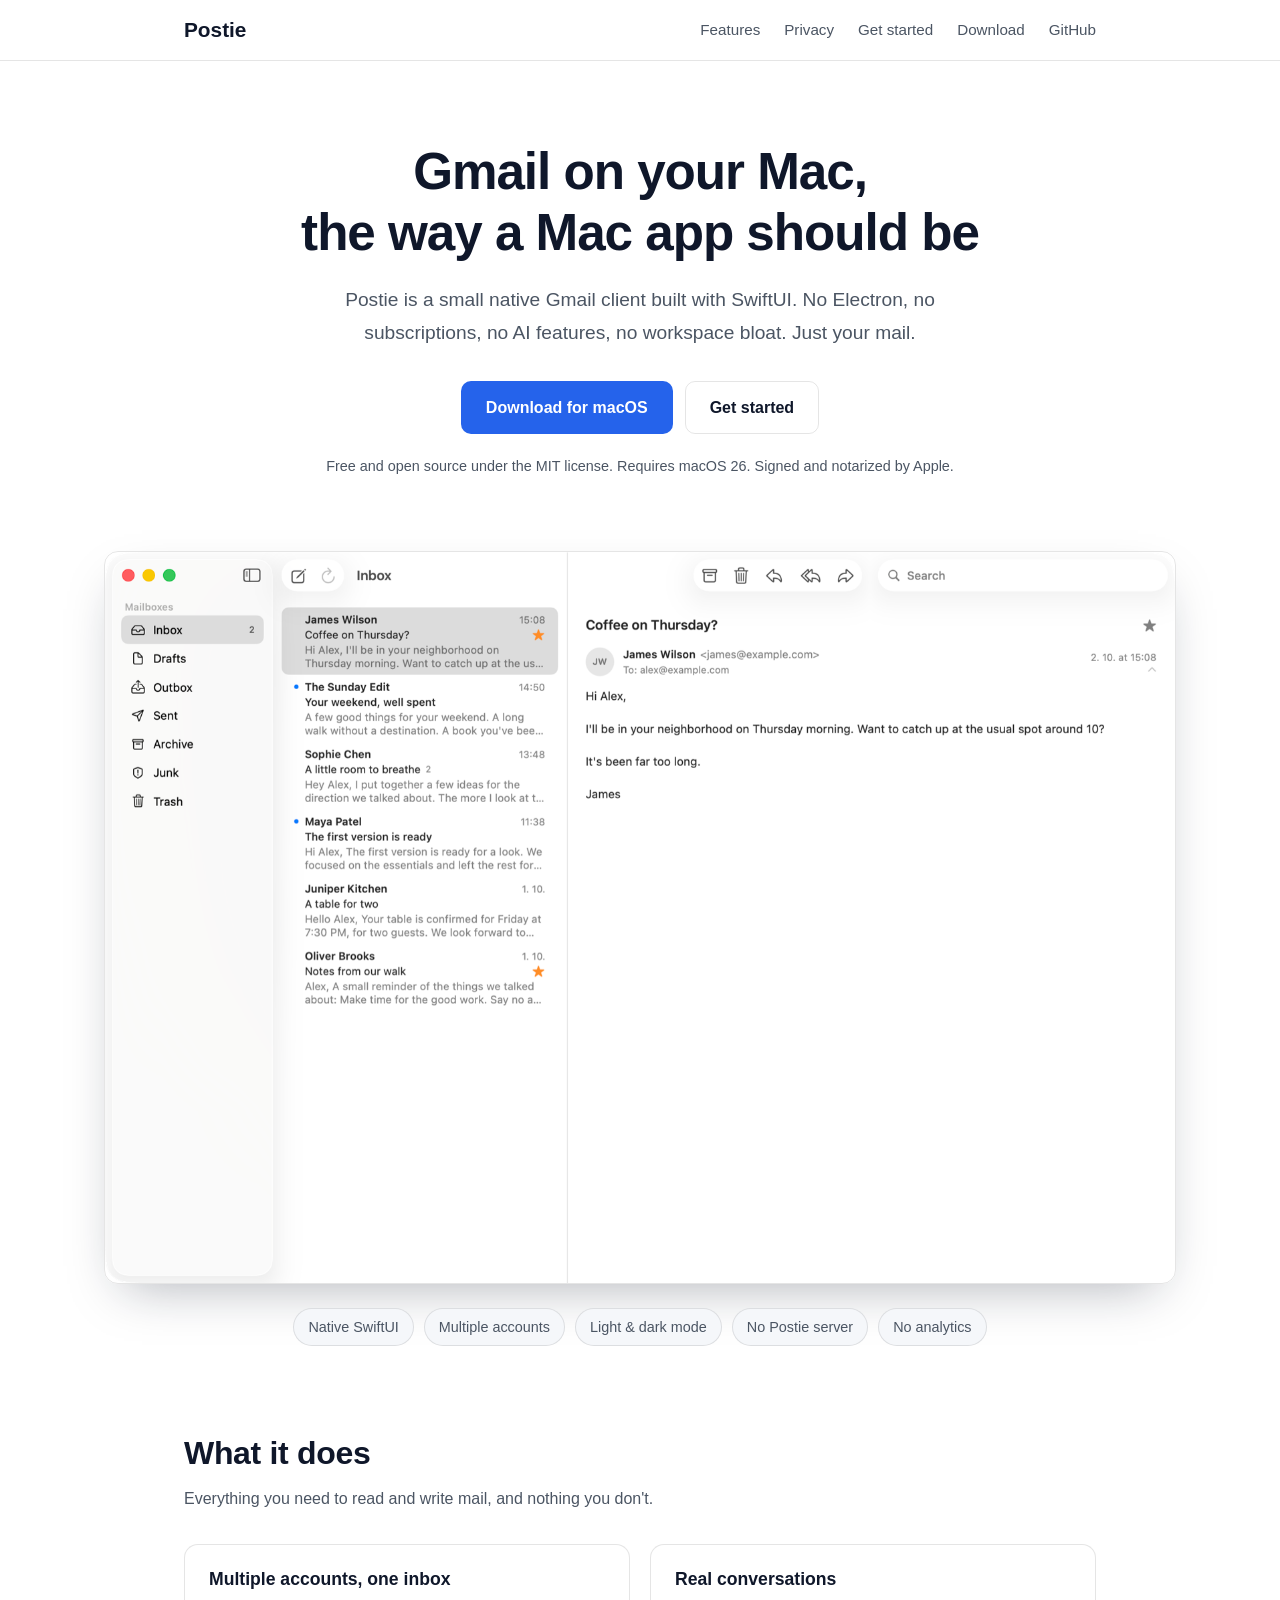
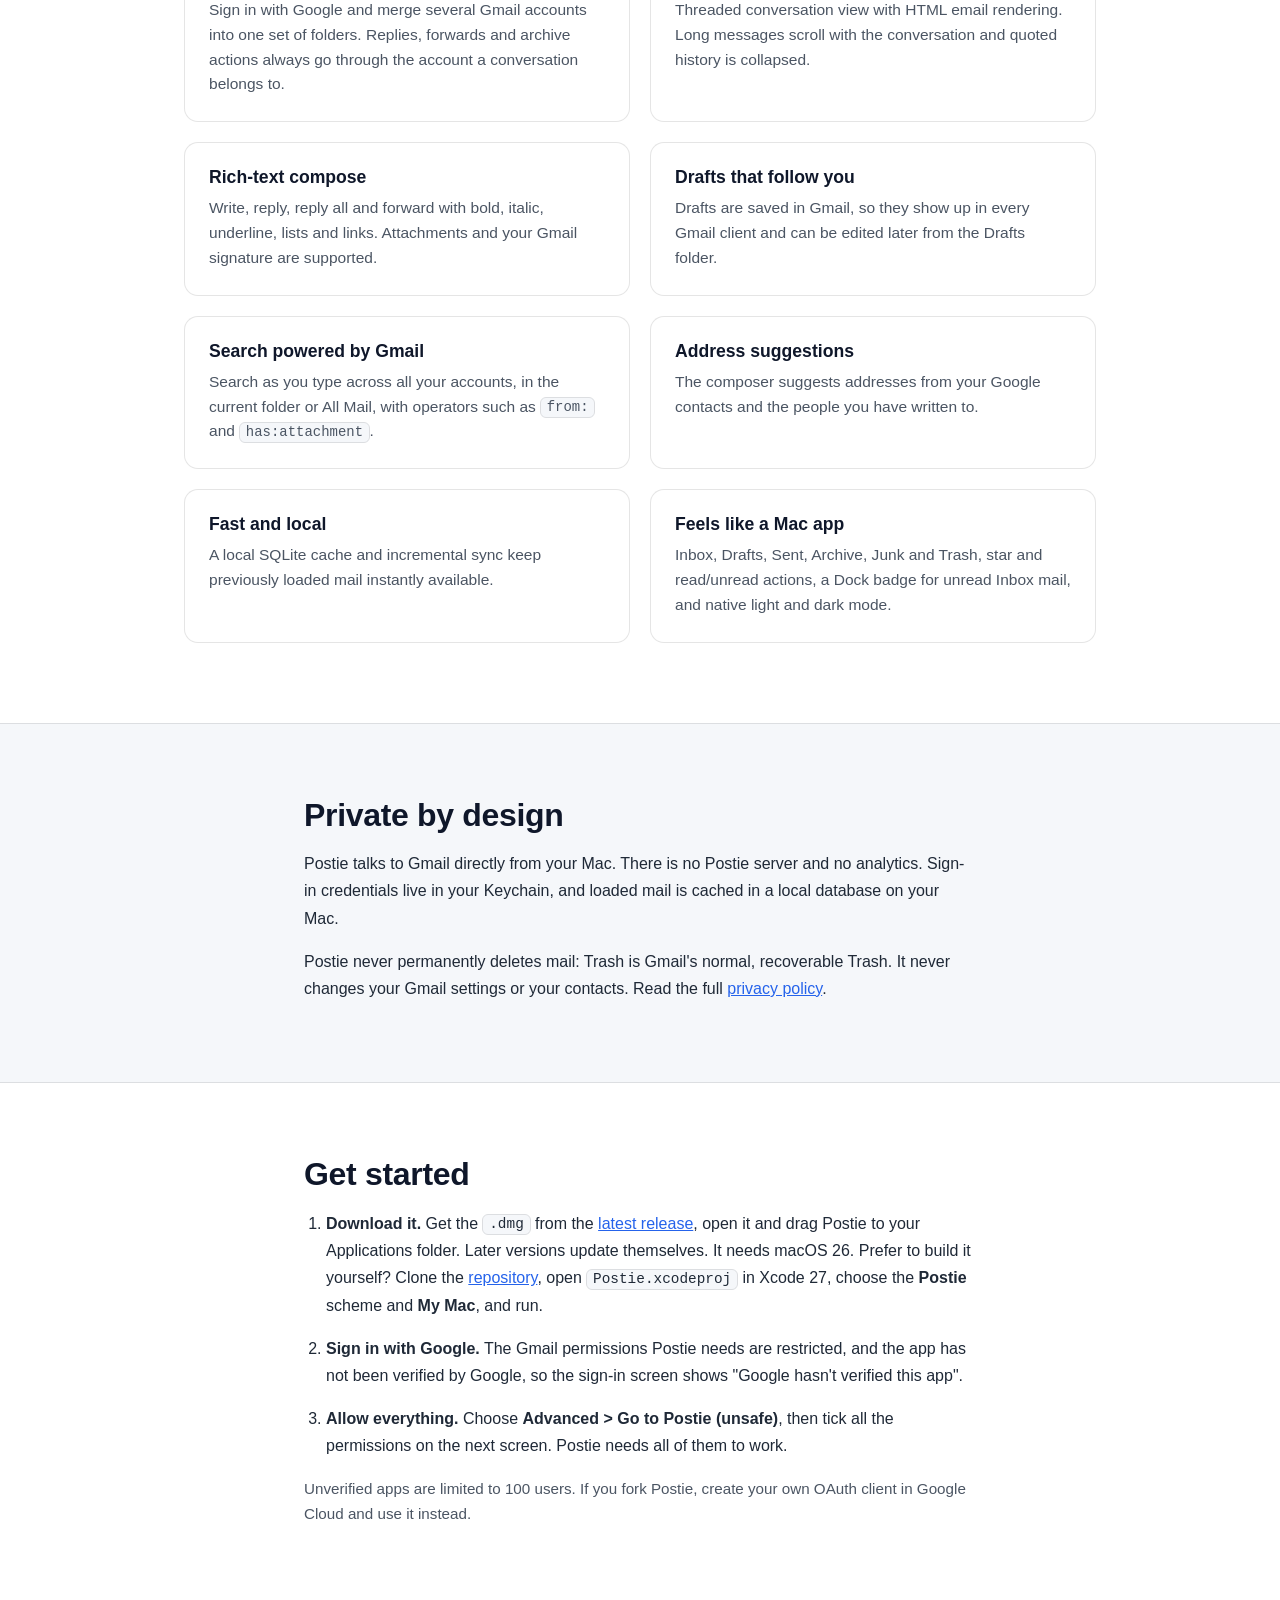
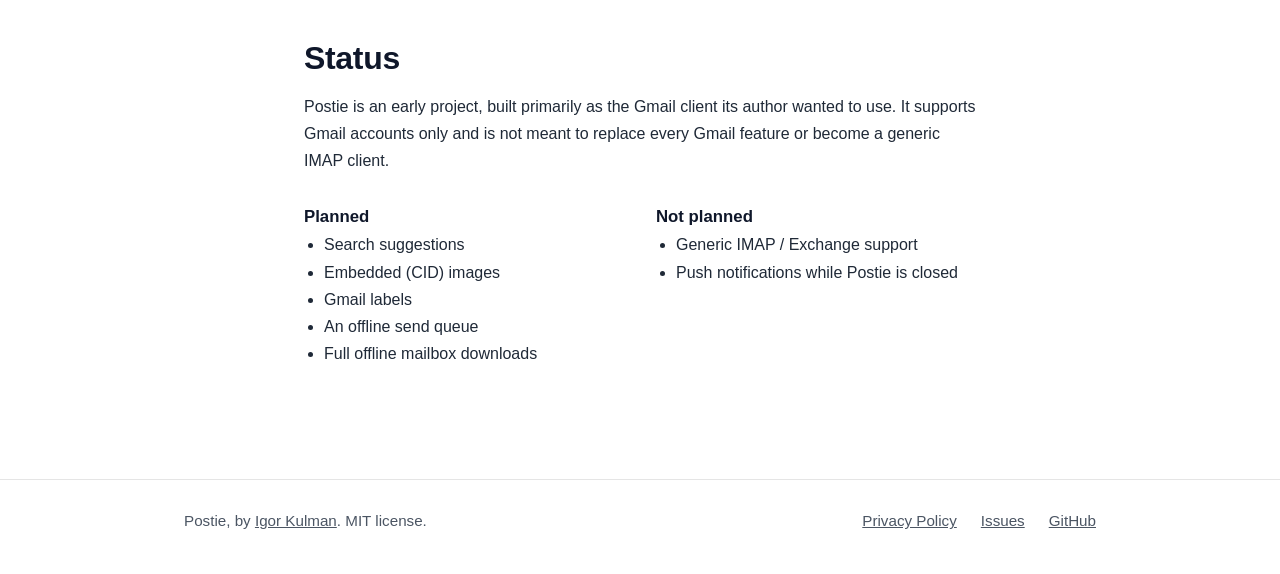
==== commit 623db22c: "Point the download links at the latest release now that it ships a DMG" ====
--- a/web/index.html
+++ b/web/index.html
@@ -117,9 +117,9 @@
             <h2>Get started</h2>
             <ol class="steps">
                 <li>
-                    <strong>Download it.</strong> Get <code>Postie.zip</code> from the
+                    <strong>Download it.</strong> Get the <code>.dmg</code> from the
                     <a href="https://github.com/igorkulman/Postie/releases/latest">latest release</a>,
-                    unzip it and drag Postie to your Applications folder. It needs macOS 26.
+                    open it and drag Postie to your Applications folder. Later versions update themselves. It needs macOS 26.
                     Prefer to build it yourself? Clone the
                     <a href="https://github.com/igorkulman/Postie">repository</a>, open
                     <code>Postie.xcodeproj</code> in Xcode 27, choose the <strong>Postie</strong>
